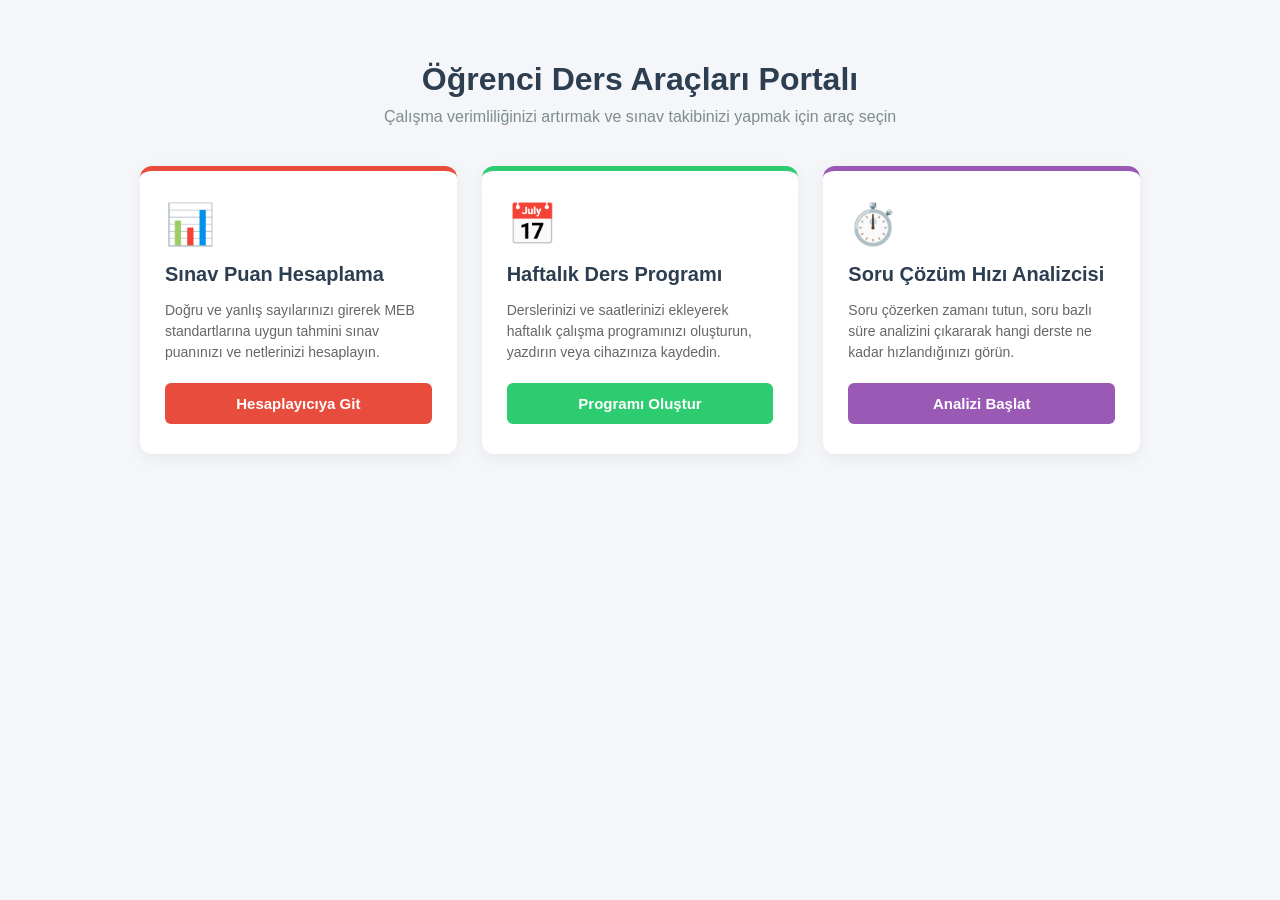
==== araclar/index.html @ f883f628 "Add files via upload" ====
<!DOCTYPE html>
<html lang="tr">
<head>
    <meta charset="UTF-8">
    <meta name="viewport" content="width=device-width, initial-scale=1.0">
    <title>Öğrenci Ders Araçları Portalı</title>
    <style>
        * {
            box-sizing: border-box;
            font-family: 'Segoe UI', Tahoma, Geneva, Verdana, sans-serif;
        }
        body {
            background-color: #f4f6f9;
            margin: 0;
            padding: 40px 20px;
            color: #333;
        }
        .container {
            max-width: 1000px;
            margin: 0 auto;
        }
        .header {
            text-align: center;
            margin-bottom: 40px;
        }
        .header h1 {
            color: #2c3e50;
            margin-bottom: 10px;
            font-size: 32px;
        }
        .header p {
            color: #7f8c8d;
            font-size: 16px;
            margin: 0;
        }
        .grid {
            display: grid;
            grid-template-columns: repeat(auto-fit, minmax(280px, 1fr));
            gap: 25px;
        }
        .card {
            background: #ffffff;
            border-radius: 12px;
            padding: 30px 25px;
            box-shadow: 0 4px 15px rgba(0, 0, 0, 0.06);
            display: flex;
            flex-direction: column;
            justify-content: space-between;
            transition: transform 0.3s, box-shadow 0.3s;
            border-top: 5px solid #3498db;
        }
        .card:hover {
            transform: translateY(-5px);
            box-shadow: 0 8px 25px rgba(0, 0, 0, 0.12);
        }
        .card-icon {
            font-size: 40px;
            margin-bottom: 15px;
        }
        .card h3 {
            color: #2c3e50;
            margin: 0 0 10px 0;
            font-size: 20px;
        }
        .card p {
            color: #666;
            font-size: 14px;
            line-height: 1.5;
            margin-bottom: 20px;
            flex-grow: 1;
        }
        .card-btn {
            display: block;
            text-align: center;
            background-color: #3498db;
            color: white;
            text-decoration: none;
            padding: 12px;
            border-radius: 6px;
            font-weight: bold;
            font-size: 15px;
            transition: background 0.2s;
        }
        .card-btn:hover {
            background-color: #2980b9;
        }

        /* Kartlara Özel Renk Vurguları */
        .card.lgs { border-top-color: #e74c3c; }
        .card.lgs .card-btn { background-color: #e74c3c; }
        .card.lgs .card-btn:hover { background-color: #c0392b; }

        .card.schedule { border-top-color: #2ecc71; }
        .card.schedule .card-btn { background-color: #2ecc71; }
        .card.schedule .card-btn:hover { background-color: #27ae60; }

        .card.speed { border-top-color: #9b59b6; }
        .card.speed .card-btn { background-color: #9b59b6; }
        .card.speed .card-btn:hover { background-color: #8e44ad; }
    </style>
</head>
<body>

<div class="container">
    <div class="header">
        <h1>Öğrenci Ders Araçları Portalı</h1>
        <p>Çalışma verimliliğinizi artırmak ve sınav takibinizi yapmak için araç seçin</p>
    </div>

    <div class="grid">
        <!-- 1. Araç: LGS Puan Hesaplama -->
        <div class="card lgs">
            <div>
                <div class="card-icon">📊</div>
                <h3>Sınav Puan Hesaplama</h3>
                <p>Doğru ve yanlış sayılarınızı girerek MEB standartlarına uygun tahmini sınav puanınızı ve netlerinizi hesaplayın.</p>
            </div>
            <a href="puanhesap.html" class="card-btn">Hesaplayıcıya Git</a>
        </div>

        <!-- 2. Araç: Haftalık Ders Programı -->
        <div class="card schedule">
            <div>
                <div class="card-icon">📅</div>
                <h3>Haftalık Ders Programı</h3>
                <p>Derslerinizi ve saatlerinizi ekleyerek haftalık çalışma programınızı oluşturun, yazdırın veya cihazınıza kaydedin.</p>
            </div>
            <a href="program.html" class="card-btn">Programı Oluştur</a>
        </div>

        <!-- 3. Araç: Soru Çözüm Hızı Analizcisi -->
        <div class="card speed">
            <div>
                <div class="card-icon">⏱️</div>
                <h3>Soru Çözüm Hızı Analizcisi</h3>
                <p>Soru çözerken zamanı tutun, soru bazlı süre analizini çıkararak hangi derste ne kadar hızlandığınızı görün.</p>
            </div>
            <a href="sorucoz.html" class="card-btn">Analizi Başlat</a>
        </div>
    </div>
</div>

</body>
</html>
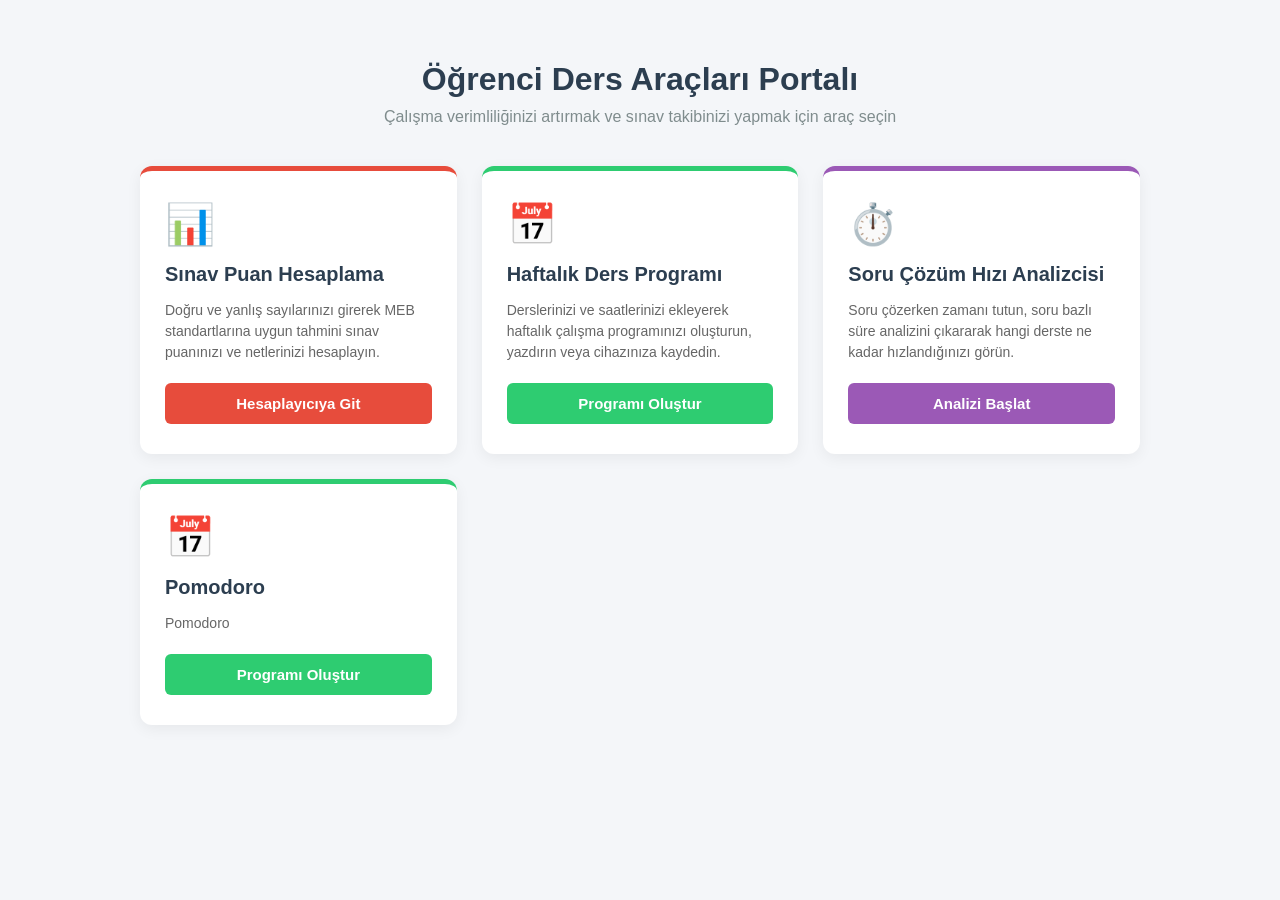
==== commit 32990bcb: "Add Pomodoro tool section to index.html" ====
--- a/araclar/index.html
+++ b/araclar/index.html
@@ -137,8 +137,19 @@
             </div>
             <a href="sorucoz.html" class="card-btn">Analizi Başlat</a>
         </div>
+		
+ <!-- 4. Araç: Haftalık Ders Programı -->
+        <div class="card schedule">
+            <div>
+                <div class="card-icon">📅</div>
+                <h3>Pomodoro</h3>
+                <p> Pomodoro </p>
+            </div>
+            <a href="program.html" class="card-btn">Programı Oluştur</a>
+        </div>		
+		
     </div>
 </div>
 
 </body>
-</html>+</html>
